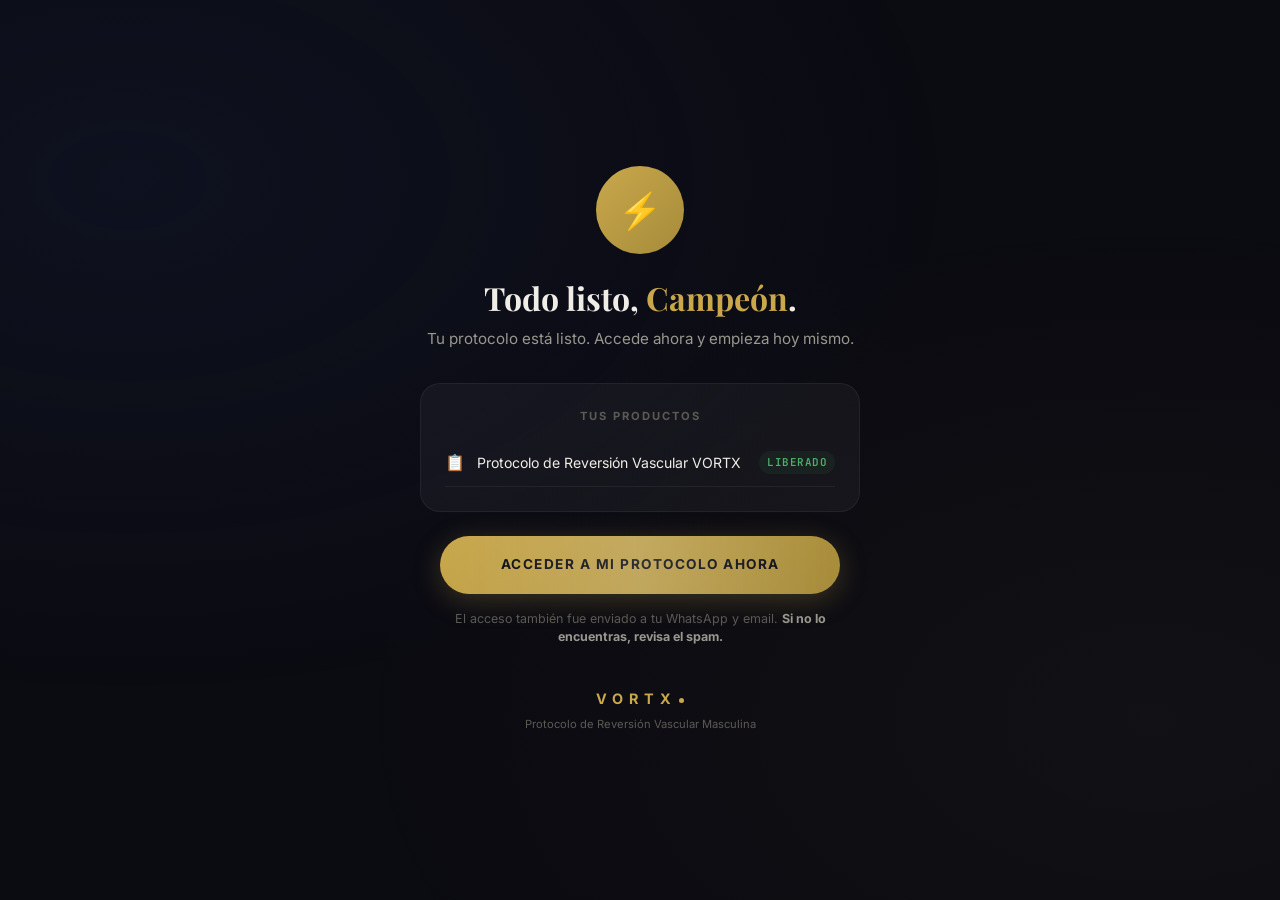
==== acesso.html @ 7ff9797b "Add files via upload" ====
<!DOCTYPE html>
<html lang="es">
<head>
<!-- Meta Pixel Code -->
<script>
!function(f,b,e,v,n,t,s)
{if(f.fbq)return;n=f.fbq=function(){n.callMethod?
n.callMethod.apply(n,arguments):n.queue.push(arguments)};
if(!f._fbq)f._fbq=n;n.push=n;n.loaded=!0;n.version='2.0';
n.queue=[];t=b.createElement(e);t.async=!0;
t.src=v;s=b.getElementsByTagName(e)[0];
s.parentNode.insertBefore(t,s)}(window, document,'script',
'https://connect.facebook.net/en_US/fbevents.js');
fbq('init', '1849972115648698');
fbq('track', 'PageView');
</script>
<noscript><img height="1" width="1" style="display:none"
src="https://www.facebook.com/tr?id=1849972115648698&ev=PageView&noscript=1"
/></noscript>
<!-- End Meta Pixel Code -->
<meta charset="UTF-8">
<meta name="viewport" content="width=device-width, initial-scale=1.0, maximum-scale=1.0, user-scalable=no">
<title>VORTX — Accede a Tu Protocolo</title>
<meta name="robots" content="noindex, nofollow">
<link rel="icon" href="data:image/svg+xml,<svg xmlns='http://www.w3.org/2000/svg' viewBox='0 0 100 100'><text y='.9em' font-size='90'>⚡</text></svg>">
<link rel="preconnect" href="https://fonts.googleapis.com">
<link rel="preconnect" href="https://fonts.gstatic.com" crossorigin>
<link href="https://fonts.googleapis.com/css2?family=Playfair+Display:ital,wght@0,400;0,600;0,700;1,400&family=Inter:wght@300;400;500;600;700&family=JetBrains+Mono:wght@400;500;600&display=swap" rel="stylesheet">
<style>
:root{--bg:#0B0B12;--card:rgba(255,255,255,.04);--gold:#C9A84C;--gold-d:#A68B3A;--gold-sub:rgba(201,168,76,.06);--txt:#F0EDE6;--txt2:#9A978F;--txt3:#5C5A54;--brd:rgba(255,255,255,.06);--green:#4CAF6A;--r-card:20px;--r-btn:50px;--r-sm:12px;--ff-d:'Playfair Display',Georgia,serif;--ff-b:'Inter',-apple-system,sans-serif;--ff-m:'JetBrains Mono',monospace}
*,*::before,*::after{margin:0;padding:0;box-sizing:border-box}
html{font-size:16px;-webkit-font-smoothing:antialiased}
body{font-family:var(--ff-b);background:var(--bg);color:var(--txt);line-height:1.6;min-height:100vh;overflow-x:hidden;display:flex;align-items:center;justify-content:center}
body::before{content:'';position:fixed;inset:0;background:radial-gradient(ellipse at 10% 20%,rgba(22,33,62,.3) 0,transparent 50%),radial-gradient(ellipse at 90% 80%,rgba(201,168,76,.04) 0,transparent 50%);pointer-events:none;z-index:0}
.page{position:relative;z-index:1;max-width:480px;margin:0 auto;padding:60px 20px;text-align:center}

.access-icon{width:88px;height:88px;border-radius:50%;background:linear-gradient(135deg,var(--gold),var(--gold-d));display:flex;align-items:center;justify-content:center;margin:0 auto 24px;font-size:2.2rem;animation:popIn .6s cubic-bezier(.34,1.56,.64,1)}
@keyframes popIn{from{transform:scale(0);opacity:0}to{transform:scale(1);opacity:1}}

h1{font-family:var(--ff-d);font-weight:700;font-size:clamp(1.5rem,5vw,2rem);line-height:1.25;margin-bottom:8px}
h1 span{color:var(--gold)}
.sub{font-size:.95rem;color:var(--txt2);margin-bottom:32px;line-height:1.65}

.access-card{padding:24px;background:var(--card);border:1px solid var(--brd);border-radius:var(--r-card);margin-bottom:24px;text-align:left}
.access-card-title{font-size:.7rem;font-weight:700;letter-spacing:2px;text-transform:uppercase;color:var(--txt3);margin-bottom:14px;text-align:center}
.access-item{display:flex;align-items:center;gap:12px;padding:10px 0;border-bottom:1px solid var(--brd)}
.access-item:last-child{border-bottom:none}
.access-item-icon{font-size:1rem;flex-shrink:0}
.access-item-label{font-size:.88rem;color:var(--txt);flex:1}
.access-item-status{font-family:var(--ff-m);font-size:.68rem;font-weight:600;color:var(--green);background:rgba(76,175,106,.08);padding:3px 8px;border-radius:var(--r-btn);letter-spacing:.5px}

.btn{display:flex;align-items:center;justify-content:center;padding:18px 40px;background:linear-gradient(135deg,var(--gold),var(--gold-d));color:var(--bg);font-family:var(--ff-b);font-weight:700;font-size:.85rem;letter-spacing:1.5px;text-transform:uppercase;border:none;border-radius:var(--r-btn);cursor:pointer;transition:all .25s;width:100%;max-width:400px;margin:0 auto;min-height:58px;position:relative;overflow:hidden;box-shadow:0 6px 28px rgba(201,168,76,.25);text-decoration:none}
.btn:hover{transform:translateY(-2px);box-shadow:0 10px 36px rgba(201,168,76,.3)}
.btn::after{content:'';position:absolute;top:0;left:0;width:100%;height:100%;background:linear-gradient(90deg,transparent,rgba(255,255,255,.15),transparent);animation:shimmer 4s ease-in-out infinite;will-change:transform}
@keyframes shimmer{0%{transform:translateX(-100%)}40%,100%{transform:translateX(100%)}}

.note{font-size:.78rem;color:var(--txt3);margin-top:16px;line-height:1.5}
.note strong{color:var(--txt2)}

.footer{margin-top:40px}
.footer-logo{font-family:var(--ff-b);font-weight:700;font-size:.9rem;letter-spacing:6px;color:var(--gold);text-transform:uppercase;margin-bottom:6px}
.footer-logo span{display:inline-block;width:5px;height:5px;background:var(--gold);border-radius:50%;margin-left:2px;vertical-align:middle}
.footer p{font-size:.7rem;color:var(--txt3)}

.fade-up{opacity:0;transform:translateY(24px);animation:fadeUp .6s ease forwards}
@keyframes fadeUp{to{opacity:1;transform:translateY(0)}}
.d1{animation-delay:.15s}.d2{animation-delay:.3s}.d3{animation-delay:.45s}.d4{animation-delay:.6s}
</style>
  <script>window.vortxTrack=function(e,p){(window._vtq=window._vtq||[]).push({e:e,p:p||{}})};(window.requestIdleCallback||function(c){setTimeout(c,2000)})(function(){var s=document.createElement("script");s.src="js/tracking.min.js";document.body.appendChild(s)})</script>
  
</head>
<body>
<div class="page">

  <div class="access-icon fade-up">⚡</div>

  <h1 class="fade-up d1">Todo listo, <span id="user-name">Campeón</span>.</h1>
  <p class="sub fade-up d1">Tu protocolo está listo. Accede ahora y empieza hoy mismo.</p>

  <div class="access-card fade-up d2">
    <div class="access-card-title">Tus productos</div>
    <div class="access-item">
      <span class="access-item-icon">📋</span>
      <span class="access-item-label">Protocolo de Reversión Vascular VORTX</span>
      <span class="access-item-status">LIBERADO</span>
    </div>
    <div class="access-item" id="item-soro" style="display:none">
      <span class="access-item-icon">🧪</span>
      <span class="access-item-label">Suero Vasodilatador de 120 Minutos</span>
      <span class="access-item-status">LIBERADO</span>
    </div>
    <div class="access-item" id="item-ignicion" style="display:none">
      <span class="access-item-icon">🔥</span>
      <span class="access-item-label">Protocolo Ignición Vascular</span>
      <span class="access-item-status">LIBERADO</span>
    </div>
  </div>

  <a href="#" class="btn fade-up d3" id="btn-access">ACCEDER A MI PROTOCOLO AHORA</a>

  <p class="note fade-up d4">El acceso también fue enviado a tu WhatsApp y email. <strong>Si no lo encuentras, revisa el spam.</strong></p>

  <div class="footer fade-up d4">
    <div class="footer-logo">VORTX<span></span></div>
    <p>Protocolo de Reversión Vascular Masculina</p>
  </div>

</div>
<script>
(function(){
  const p = new URLSearchParams(window.location.search);
  const n = p.get('name');
  if (n) document.getElementById('user-name').textContent = decodeURIComponent(n);

  // Mostrar produtos comprados baseado em params ou localStorage
  // Por enquanto mostra baseado em referrer ou params
  const soro = p.get('soro');
  const ignicion = p.get('ignicion');
  if (soro === 'sim') document.getElementById('item-soro').style.display = 'flex';
  if (ignicion === 'sim') document.getElementById('item-ignicion').style.display = 'flex';

  // Track funnel complete
  if(window.vortxTrack) vortxTrack('funnel_complete',{products_purchased: [
    'vortx_protocol',
    soro==='sim' ? 'soro_120' : null,
    ignicion==='sim' ? 'protocolo_ignicion' : null
  ].filter(Boolean)});

  document.getElementById('btn-access').addEventListener('click', function(e){
    e.preventDefault();
    // TODO: SUBSTITUIR por el link da área de membros
    alert('Conecta aquí el link del área de miembros');
  });
})();
</script>
<script src="https://echo.ticto.app/ticto-echo.min.js" defer></script>
</body>
</html>
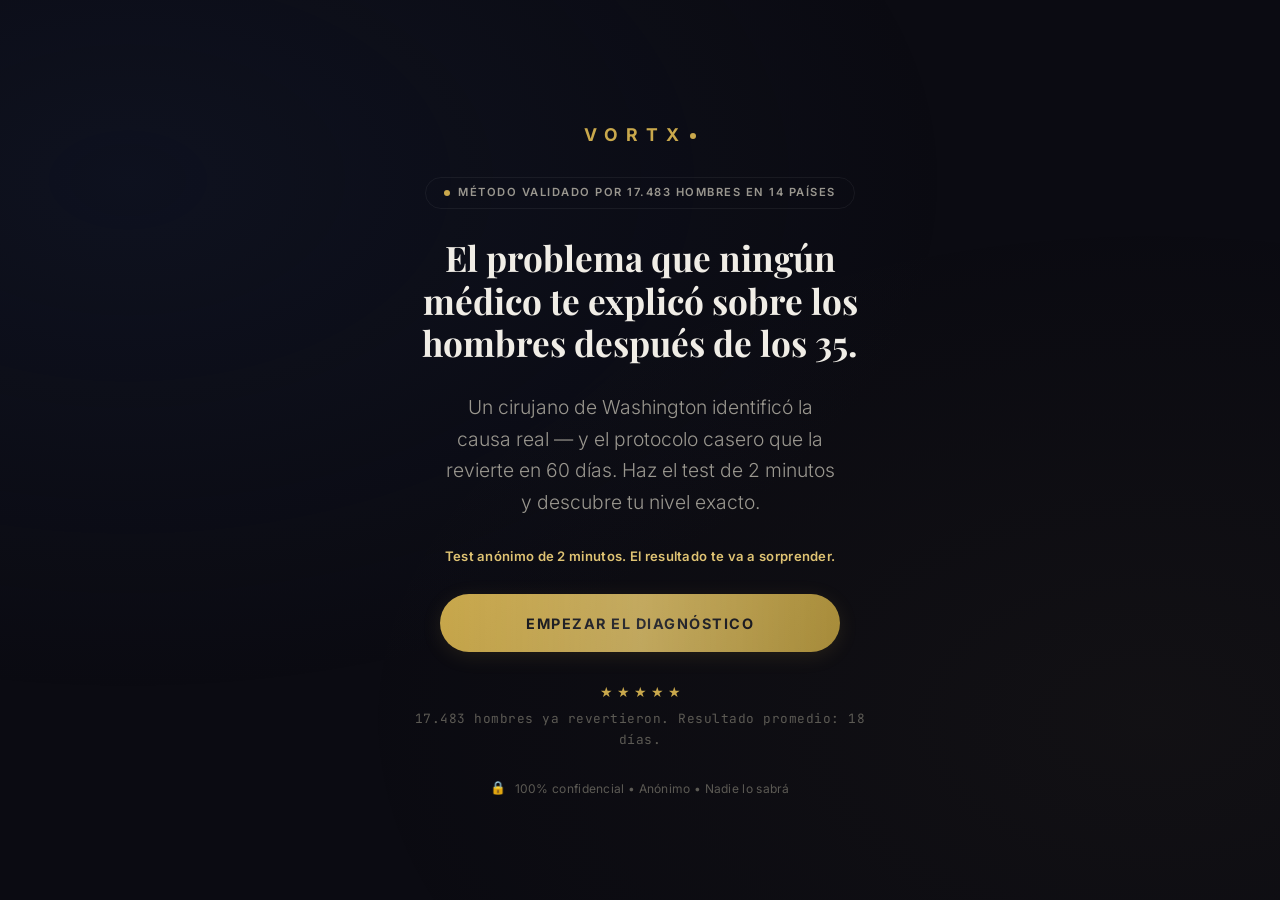
==== commit 6d04d818: "security: 3-layer access guard for post-sale pages LAYER 1 — Client-side access guard (HTML): - Vali" ====
--- a/acesso.html
+++ b/acesso.html
@@ -1,23 +1,34 @@
 <!DOCTYPE html>
 <html lang="es">
 <head>
-<!-- Meta Pixel Code -->
 <script>
-!function(f,b,e,v,n,t,s)
-{if(f.fbq)return;n=f.fbq=function(){n.callMethod?
-n.callMethod.apply(n,arguments):n.queue.push(arguments)};
-if(!f._fbq)f._fbq=n;n.push=n;n.loaded=!0;n.version='2.0';
-n.queue=[];t=b.createElement(e);t.async=!0;
-t.src=v;s=b.getElementsByTagName(e)[0];
-s.parentNode.insertBefore(t,s)}(window, document,'script',
-'https://connect.facebook.net/en_US/fbevents.js');
-fbq('init', '1849972115648698');
-fbq('track', 'PageView');
+(function(){
+  // VORTX Access Guard v1 — bloqueia acesso direto às thank-you pages
+  // Aceita: ?hottok=XXX | ?transaction=HPXXX | ?src=vortx_funnel | referer hotmart
+  try {
+    var params   = new URLSearchParams(window.location.search);
+    var hottok   = params.get('hottok')      || '';
+    var trans    = params.get('transaction') || '';
+    var src      = params.get('src')         || '';
+    var referer  = document.referrer         || '';
+
+    // Validações aceitas (em ordem de prioridade)
+    var validTok   = hottok.length >= 8;                                      // Token Hotmart
+    var validTrans = /^HP[A-Z0-9]{6,}/i.test(trans);                          // Transaction Hotmart
+    var validSrc   = src === 'vortx_funnel';                                  // Navegação interna (upsell→crosssell→downsell→acesso)
+    var fromHot    = /pay\.hotmart\.com|checkout\.hotmart\.com|hotmart\.com/i.test(referer);
+    var fromSelf   = referer.indexOf(location.origin) === 0;                  // Navegação dentro do próprio site
+
+    if (!validTok && !validTrans && !validSrc && !fromHot && !fromSelf) {
+      // Acesso direto não autorizado — redireciona para home
+      window.location.replace('/');
+    }
+  } catch (e) {
+    window.location.replace('/');
+  }
+})();
 </script>
-<noscript><img height="1" width="1" style="display:none"
-src="https://www.facebook.com/tr?id=1849972115648698&ev=PageView&noscript=1"
-/></noscript>
-<!-- End Meta Pixel Code -->
+<!-- Meta Pixel: inicializado pelo tracking.js -->
 <meta charset="UTF-8">
 <meta name="viewport" content="width=device-width, initial-scale=1.0, maximum-scale=1.0, user-scalable=no">
 <title>VORTX — Accede a Tu Protocolo</title>
@@ -133,6 +144,5 @@
   });
 })();
 </script>
-<script src="https://echo.ticto.app/ticto-echo.min.js" defer></script>
 </body>
 </html>
